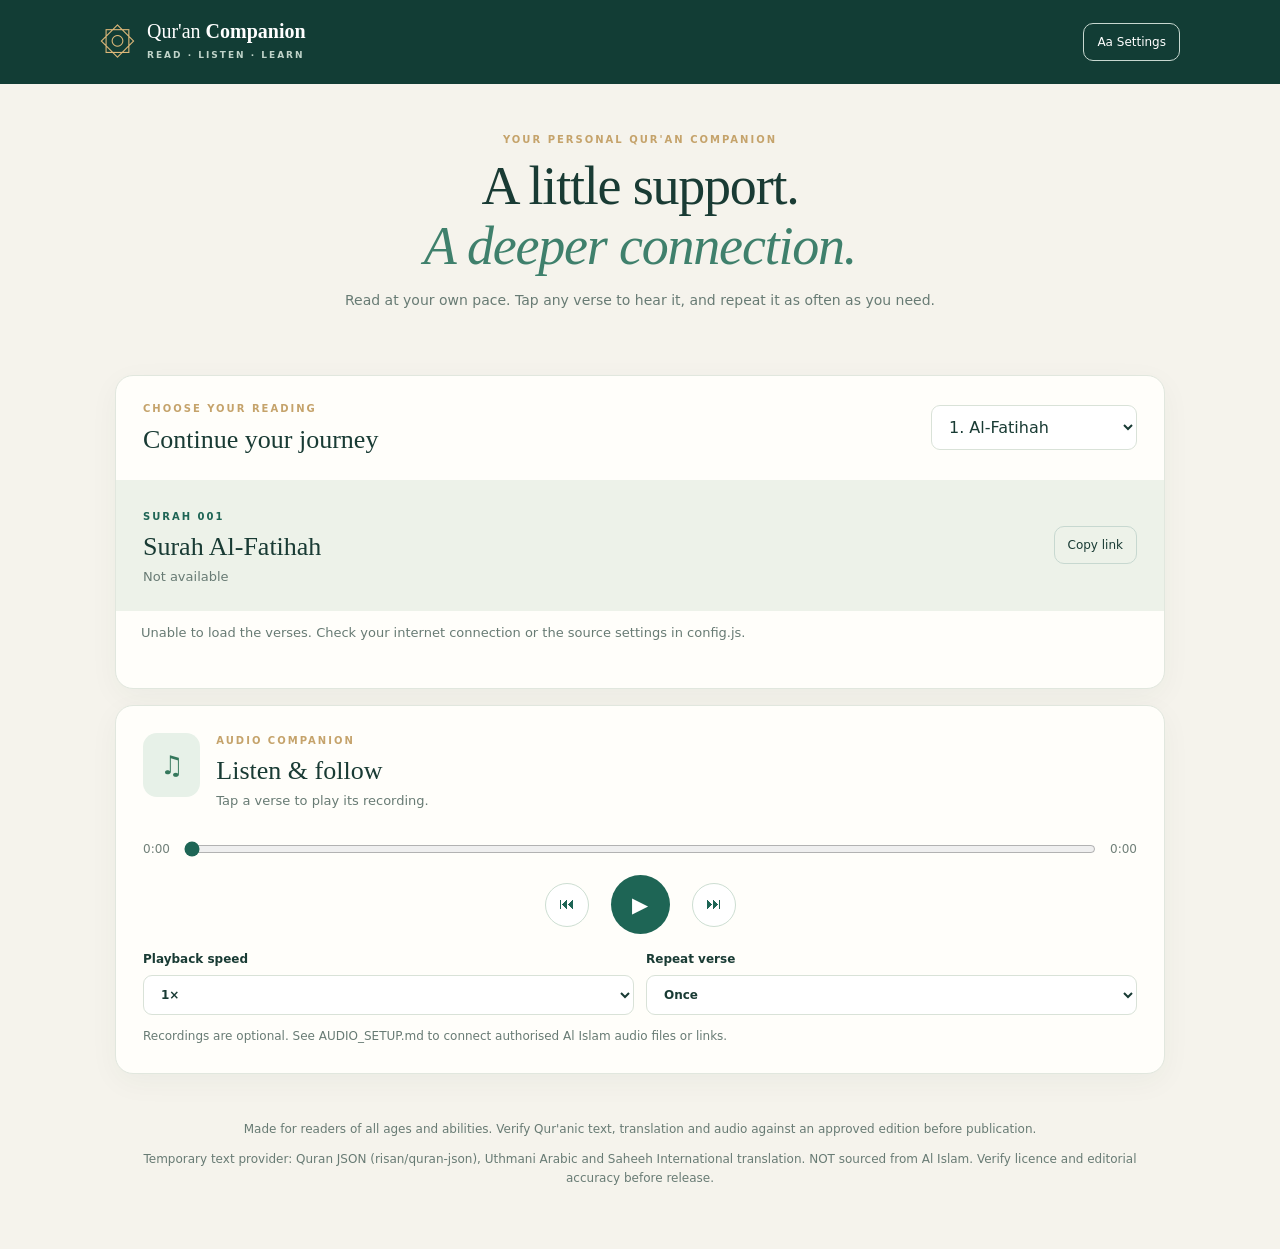
==== index.html @ f00a4d2a "Add files via upload" ====
<!doctype html><html lang="en"><head><meta charset="UTF-8"><meta name="viewport" content="width=device-width,initial-scale=1"><meta name="theme-color" content="#123d35"><meta name="description" content="Accessible Qur'an reader with verse-by-verse recitation and QR links"><title>Qur'an Companion · Read • Listen • Learn</title><link rel="stylesheet" href="styles.css" defer></head><body><header class="site-header"><a class="brand" href="./" aria-label="Qur'an Companion home"><span class="brand-icon">۞</span><span>Qur'an <b>Companion</b><small>READ · LISTEN · LEARN</small></span></a><button id="settingsToggle" class="outline mini" type="button" aria-expanded="false">Aa Settings</button></header><main class="layout"><section class="intro"><p class="eyebrow">YOUR PERSONAL QUR'AN COMPANION</p><h1>A little support.<br><em>A deeper connection.</em></h1><p>Read at your own pace. Tap any verse to hear it, and repeat it as often as you need.</p></section><div id="settings" class="settings hidden"><h2>Reading settings</h2><label for="arabicSize">Arabic text size <output id="sizeValue">36 px</output></label><input id="arabicSize" type="range" min="26" max="56" value="36"><label class="check"><input id="showTranslation" type="checkbox" checked> Show English translation</label><label class="check"><input id="highContrast" type="checkbox"> High contrast</label></div><section class="reader" aria-label="Qur'an reader"><div class="reader-top"><div><p class="eyebrow">CHOOSE YOUR READING</p><h2>Continue your journey</h2></div><div class="controls"><label for="surahSelect" class="sr-only">Choose surah</label><select id="surahSelect" aria-label="Choose surah"><option>Loading surahs…</option></select></div></div><div class="chapter-head"><div><span class="chapter-number" id="chapterNumber">SURAH 01</span><h2 id="chapterName">Surah Al-Fatihah</h2><p id="chapterMeta">The Opening</p></div><button id="copyLink" class="outline mini" type="button" title="Copy a QR-ready link to this surah">Copy link</button></div><div class="bismillah" id="bismillah" lang="ar" dir="rtl">بِسْمِ اللَّهِ الرَّحْمَٰنِ الرَّحِيمِ</div><div id="status" role="status" class="status">Loading verses…</div><div id="verses" class="verses" aria-label="Verses"></div></section><section class="audio-panel"><div class="audio-title"><span class="music">♫</span><div><p class="eyebrow">AUDIO COMPANION</p><h2>Listen & follow</h2><p id="nowPlaying">Tap a verse to play its recording.</p></div></div><audio id="audio" preload="none"></audio><div class="progress"><span id="elapsed">0:00</span><input id="seek" type="range" min="0" max="100" value="0" aria-label="Audio position"><span id="duration">0:00</span></div><div class="transport"><button id="previous" class="circle" type="button" aria-label="Previous verse">⏮</button><button id="play" class="circle primary" type="button" aria-label="Play or pause">▶</button><button id="next" class="circle" type="button" aria-label="Next verse">⏭</button></div><div class="settings-grid"><label>Playback speed<select id="speed"><option value="0.5">0.5×</option><option value="0.75">0.75×</option><option value="1" selected>1×</option><option value="1.25">1.25×</option></select></label><label>Repeat verse<select id="repeat"><option value="1">Once</option><option value="3">3 times</option><option value="5">5 times</option><option value="0">Continuously</option></select></label></div><p class="footnote" id="audioNote">Recordings are optional. See AUDIO_SETUP.md to connect authorised Al Islam audio files or links.</p></section><footer>Made for readers of all ages and abilities. Verify Qur'anic text, translation and audio against an approved edition before publication.<p id="attribution"></p></footer></main><script src="config.js"></script><script src="app.js"></script></body></html>
---- styles.css ----
:root{--ink:#193b34;--accent:#1e6555;--muted:#687b74;--cream:#f5f3ec;--line:#e1e7de;--paper:#fffefa;--arabic-size:36px}*{box-sizing:border-box}body{margin:0;background:var(--cream);color:var(--ink);font:16px/1.55 system-ui,-apple-system,"Segoe UI",sans-serif}button,select,input{font:inherit}button{cursor:pointer}button:focus-visible,select:focus-visible,input:focus-visible,.verse:focus-visible{outline:3px solid #cb9d4c;outline-offset:3px}.site-header{height:84px;background:#123d35;color:#fff;display:flex;justify-content:space-between;align-items:center;padding:0 max(22px,calc((100% - 1080px)/2));gap:10px}.brand{display:flex;gap:12px;align-items:center;color:inherit;text-decoration:none;font-size:20px;line-height:1.1;font-family:Georgia,serif}.brand-icon{font-size:36px;color:#ddb879}.brand small{display:block;font:600 9px/2 system-ui;letter-spacing:2px;color:#bfd3c9;margin-top:4px}.layout{width:min(1050px,calc(100% - 36px));margin:0 auto}.intro{text-align:center;padding:48px 12px 33px}.eyebrow{font-size:10px;font-weight:800;letter-spacing:2px;color:#c5a36b;margin:0 0 8px}.intro h1{font:normal clamp(32px,5vw,54px)/1.12 Georgia,serif;letter-spacing:-1.2px;margin:0}.intro h1 em{font-weight:normal;color:#3f806c}.intro>p:last-child{color:var(--muted);font-size:14px}.reader,.audio-panel,.settings{background:var(--paper);border:1px solid var(--line);border-radius:18px;box-shadow:0 8px 30px #1b46330b;margin:16px 0;overflow:hidden}.reader-top{padding:25px 27px;display:flex;align-items:center;justify-content:space-between;gap:12px}.reader h2,.audio-panel h2,.settings h2{font:normal 26px Georgia,serif;margin:0}.reader-top select{width:min(280px,100%)}select{background:white;border:1px solid #d9e2d8;border-radius:9px;padding:11px 13px;color:var(--ink)}.chapter-head{background:#edf2e9;padding:23px 27px;display:flex;justify-content:space-between;align-items:center;gap:16px}.chapter-number{font-size:10px;letter-spacing:2px;color:var(--accent);font-weight:700}.chapter-head h2{margin:5px 0}.chapter-head p{margin:0;color:var(--muted);font-size:13px}.outline{border:1px solid #c7d8d0;background:transparent;border-radius:10px;color:inherit}.site-header .outline{color:white}.mini{padding:9px 13px;font-size:12px}.bismillah{font-family:"Traditional Arabic","Amiri","Scheherazade New",serif;text-align:center;font-size:clamp(27px,5vw,41px);padding:28px 10px 16px;line-height:1.9}.verses{padding:8px 23px 25px}.verse{display:block;width:100%;border:none;border-bottom:1px solid var(--line);border-radius:9px;background:transparent;text-align:initial;padding:16px 19px;color:inherit;transition:background .1s}.verse:hover,.verse.active{background:#eaf3ec}.verse.active{box-shadow:inset 3px 0 var(--accent)}.verse-line{display:flex;align-items:flex-start;justify-content:space-between;gap:12px}.verse-index{border:1px solid #c8d8c9;color:#286b53;border-radius:50%;min-width:34px;height:34px;display:flex;align-items:center;justify-content:center;font-size:12px;align-self:center;flex-shrink:0}.verse-arabic{font-family:"Traditional Arabic","Amiri","Scheherazade New",serif;font-size:var(--arabic-size);line-height:2.05;text-align:right;direction:rtl;flex:1;overflow-wrap:anywhere}.verse-translation{font-size:14px;color:#61746d;margin:5px 0 3px}.verse-tip{font-size:11px;color:#56856d}.audio-panel{padding:27px}.audio-title{display:flex;gap:16px;align-items:start}.music{background:#e7f1e8;color:#35785c;padding:12px 17px;border-radius:14px;font-size:26px}.audio-title p:last-child{margin:5px 0 12px;font-size:13px;color:var(--muted)}.progress{display:flex;gap:12px;align-items:center;margin-top:16px;color:#718079;font-size:12px}.progress input{flex:1;accent-color:var(--accent)}.transport{display:flex;justify-content:center;align-items:center;gap:22px;margin:16px}.circle{border:1px solid #cdded2;background:#fff;border-radius:100%;height:44px;width:44px;color:var(--accent)}.circle.primary{width:59px;height:59px;background:var(--accent);color:white;font-size:21px;border:0}.settings-grid{display:grid;grid-template-columns:1fr 1fr;gap:12px}.settings-grid label{font-size:12px;font-weight:700}.settings-grid select{display:block;width:100%;margin-top:6px}.footnote{font-size:12px;color:var(--muted);margin-bottom:0}.settings{padding:22px 27px}.settings>label:not(.check){display:block;margin-top:16px}.settings input[type=range]{display:block;width:100%;accent-color:var(--accent)}.check{display:block;margin-top:12px;font-size:14px}.hidden{display:none!important}.status{padding:12px 25px;color:var(--muted);font-size:13px}.status:empty{display:none}footer{text-align:center;color:var(--muted);font-size:12px;padding:30px 8px 50px}footer a{color:var(--accent)}.sr-only{position:absolute;width:1px;height:1px;overflow:hidden;clip:rect(0,0,0,0)}body.contrast{--cream:#fff;--paper:#fff;--ink:#000;--muted:#222;--accent:#00472b;--line:#555}body.contrast .chapter-head{background:#e9e9e9}body.contrast .verse.active{background:#dff0e5}@media(max-width:650px){.site-header{height:76px;padding:0 17px}.layout{width:calc(100% - 20px)}.intro{padding:35px 10px 20px}.reader-top{flex-direction:column;align-items:stretch;padding:18px}.reader-top select{width:100%}.chapter-head{padding:18px}.verses{padding:8px 8px 15px}.verse{padding:13px 12px}.audio-panel{padding:20px}.brand{font-size:18px}}
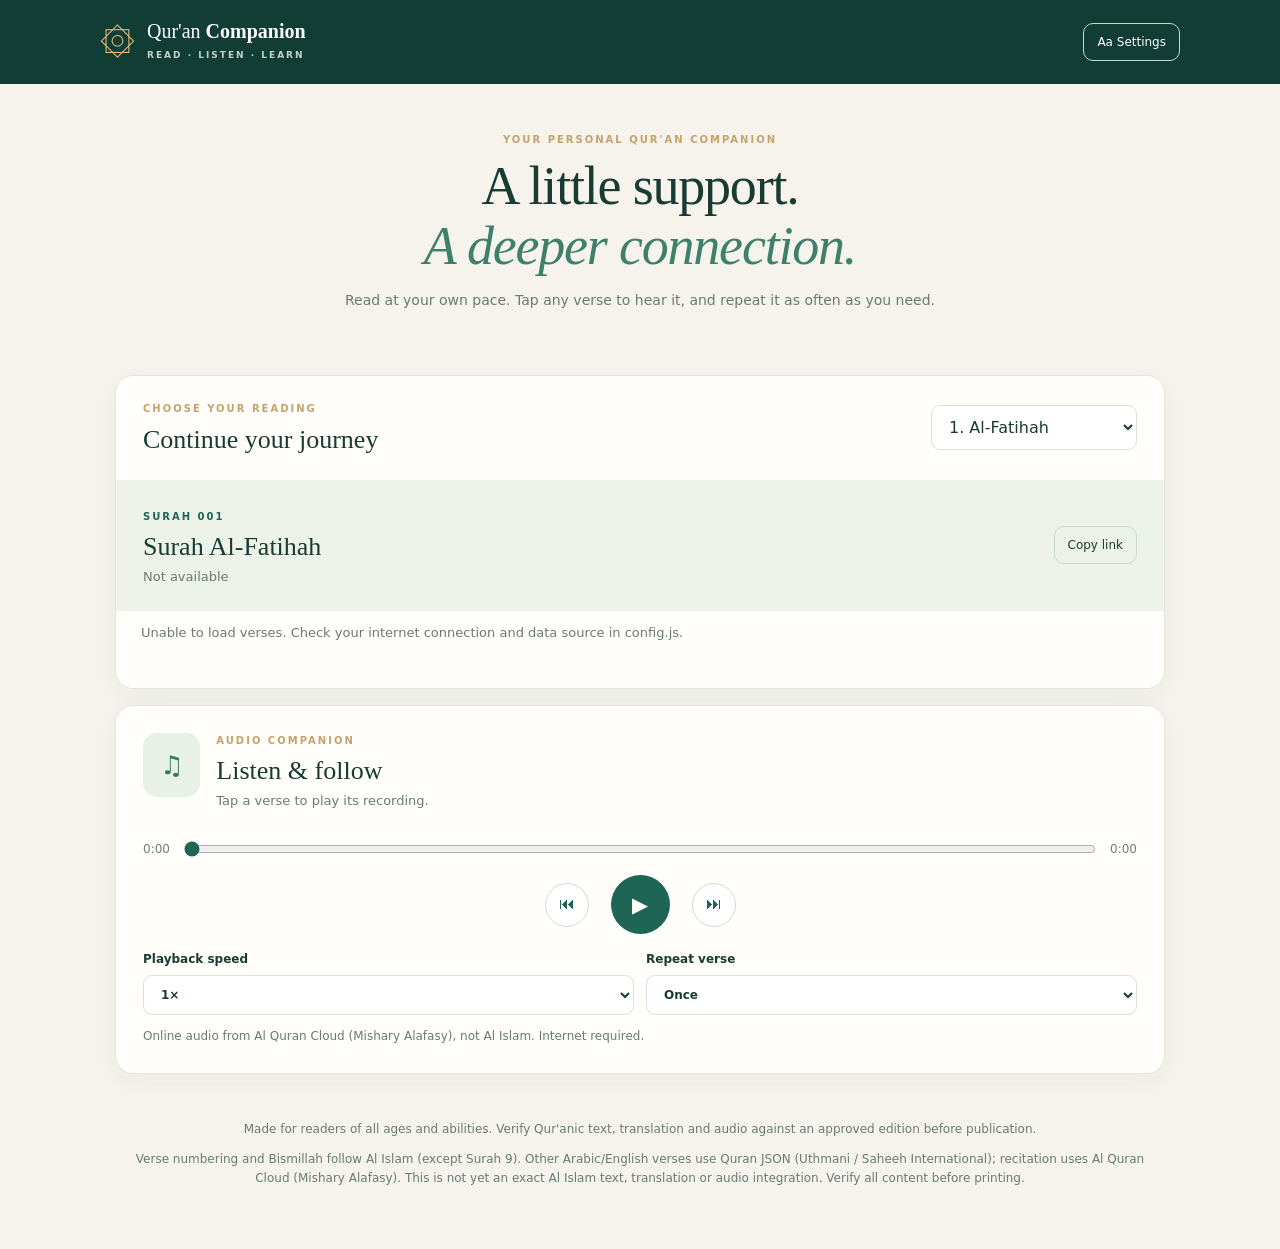
==== commit 3cff6577: "Add files via upload" ====
--- a/index.html
+++ b/index.html
@@ -1 +1 @@
-<!doctype html><html lang="en"><head><meta charset="UTF-8"><meta name="viewport" content="width=device-width,initial-scale=1"><meta name="theme-color" content="#123d35"><meta name="description" content="Accessible Qur'an reader with verse-by-verse recitation and QR links"><title>Qur'an Companion · Read • Listen • Learn</title><link rel="stylesheet" href="styles.css" defer></head><body><header class="site-header"><a class="brand" href="./" aria-label="Qur'an Companion home"><span class="brand-icon">۞</span><span>Qur'an <b>Companion</b><small>READ · LISTEN · LEARN</small></span></a><button id="settingsToggle" class="outline mini" type="button" aria-expanded="false">Aa Settings</button></header><main class="layout"><section class="intro"><p class="eyebrow">YOUR PERSONAL QUR'AN COMPANION</p><h1>A little support.<br><em>A deeper connection.</em></h1><p>Read at your own pace. Tap any verse to hear it, and repeat it as often as you need.</p></section><div id="settings" class="settings hidden"><h2>Reading settings</h2><label for="arabicSize">Arabic text size <output id="sizeValue">36 px</output></label><input id="arabicSize" type="range" min="26" max="56" value="36"><label class="check"><input id="showTranslation" type="checkbox" checked> Show English translation</label><label class="check"><input id="highContrast" type="checkbox"> High contrast</label></div><section class="reader" aria-label="Qur'an reader"><div class="reader-top"><div><p class="eyebrow">CHOOSE YOUR READING</p><h2>Continue your journey</h2></div><div class="controls"><label for="surahSelect" class="sr-only">Choose surah</label><select id="surahSelect" aria-label="Choose surah"><option>Loading surahs…</option></select></div></div><div class="chapter-head"><div><span class="chapter-number" id="chapterNumber">SURAH 01</span><h2 id="chapterName">Surah Al-Fatihah</h2><p id="chapterMeta">The Opening</p></div><button id="copyLink" class="outline mini" type="button" title="Copy a QR-ready link to this surah">Copy link</button></div><div class="bismillah" id="bismillah" lang="ar" dir="rtl">بِسْمِ اللَّهِ الرَّحْمَٰنِ الرَّحِيمِ</div><div id="status" role="status" class="status">Loading verses…</div><div id="verses" class="verses" aria-label="Verses"></div></section><section class="audio-panel"><div class="audio-title"><span class="music">♫</span><div><p class="eyebrow">AUDIO COMPANION</p><h2>Listen & follow</h2><p id="nowPlaying">Tap a verse to play its recording.</p></div></div><audio id="audio" preload="none"></audio><div class="progress"><span id="elapsed">0:00</span><input id="seek" type="range" min="0" max="100" value="0" aria-label="Audio position"><span id="duration">0:00</span></div><div class="transport"><button id="previous" class="circle" type="button" aria-label="Previous verse">⏮</button><button id="play" class="circle primary" type="button" aria-label="Play or pause">▶</button><button id="next" class="circle" type="button" aria-label="Next verse">⏭</button></div><div class="settings-grid"><label>Playback speed<select id="speed"><option value="0.5">0.5×</option><option value="0.75">0.75×</option><option value="1" selected>1×</option><option value="1.25">1.25×</option></select></label><label>Repeat verse<select id="repeat"><option value="1">Once</option><option value="3">3 times</option><option value="5">5 times</option><option value="0">Continuously</option></select></label></div><p class="footnote" id="audioNote">Recordings are optional. See AUDIO_SETUP.md to connect authorised Al Islam audio files or links.</p></section><footer>Made for readers of all ages and abilities. Verify Qur'anic text, translation and audio against an approved edition before publication.<p id="attribution"></p></footer></main><script src="config.js"></script><script src="app.js"></script></body></html>
+<!doctype html><html lang="en"><head><meta charset="UTF-8"><meta name="viewport" content="width=device-width,initial-scale=1"><meta name="theme-color" content="#123d35"><meta name="description" content="Accessible Qur'an reader with verse-by-verse recitation and QR links"><title>Qur'an Companion · Read • Listen • Learn</title><link rel="stylesheet" href="styles.css" defer></head><body><header class="site-header"><a class="brand" href="./" aria-label="Qur'an Companion home"><span class="brand-icon">۞</span><span>Qur'an <b>Companion</b><small>READ · LISTEN · LEARN</small></span></a><button id="settingsToggle" class="outline mini" type="button" aria-expanded="false">Aa Settings</button></header><main class="layout"><section class="intro"><p class="eyebrow">YOUR PERSONAL QUR'AN COMPANION</p><h1>A little support.<br><em>A deeper connection.</em></h1><p>Read at your own pace. Tap any verse to hear it, and repeat it as often as you need.</p></section><div id="settings" class="settings hidden"><h2>Reading settings</h2><label for="arabicSize">Arabic text size <output id="sizeValue">36 px</output></label><input id="arabicSize" type="range" min="26" max="56" value="36"><label class="check"><input id="showTranslation" type="checkbox" checked> Show English translation</label><label class="check"><input id="highContrast" type="checkbox"> High contrast</label></div><section class="reader" aria-label="Qur'an reader"><div class="reader-top"><div><p class="eyebrow">CHOOSE YOUR READING</p><h2>Continue your journey</h2></div><div class="controls"><label for="surahSelect" class="sr-only">Choose surah</label><select id="surahSelect" aria-label="Choose surah"><option>Loading surahs…</option></select></div></div><div class="chapter-head"><div><span class="chapter-number" id="chapterNumber">SURAH 01</span><h2 id="chapterName">Surah Al-Fatihah</h2><p id="chapterMeta">The Opening</p></div><button id="copyLink" class="outline mini" type="button" title="Copy a QR-ready link to this surah">Copy link</button></div><div class="bismillah" id="bismillah" lang="ar" dir="rtl" hidden></div><div id="status" role="status" class="status">Loading verses…</div><div id="verses" class="verses" aria-label="Verses"></div></section><section class="audio-panel"><div class="audio-title"><span class="music">♫</span><div><p class="eyebrow">AUDIO COMPANION</p><h2>Listen & follow</h2><p id="nowPlaying">Tap a verse to play its recording.</p></div></div><audio id="audio" preload="none"></audio><div class="progress"><span id="elapsed">0:00</span><input id="seek" type="range" min="0" max="100" value="0" aria-label="Audio position"><span id="duration">0:00</span></div><div class="transport"><button id="previous" class="circle" type="button" aria-label="Previous verse">⏮</button><button id="play" class="circle primary" type="button" aria-label="Play or pause">▶</button><button id="next" class="circle" type="button" aria-label="Next verse">⏭</button></div><div class="settings-grid"><label>Playback speed<select id="speed"><option value="0.5">0.5×</option><option value="0.75">0.75×</option><option value="1" selected>1×</option><option value="1.25">1.25×</option></select></label><label>Repeat verse<select id="repeat"><option value="1">Once</option><option value="3">3 times</option><option value="5">5 times</option><option value="0">Continuously</option></select></label></div><p class="footnote" id="audioNote">Recordings are optional. See AUDIO_SETUP.md to connect authorised Al Islam audio files or links.</p></section><footer>Made for readers of all ages and abilities. Verify Qur'anic text, translation and audio against an approved edition before publication.<p id="attribution"></p></footer></main><script src="config.js"></script><script src="app.js"></script></body></html>
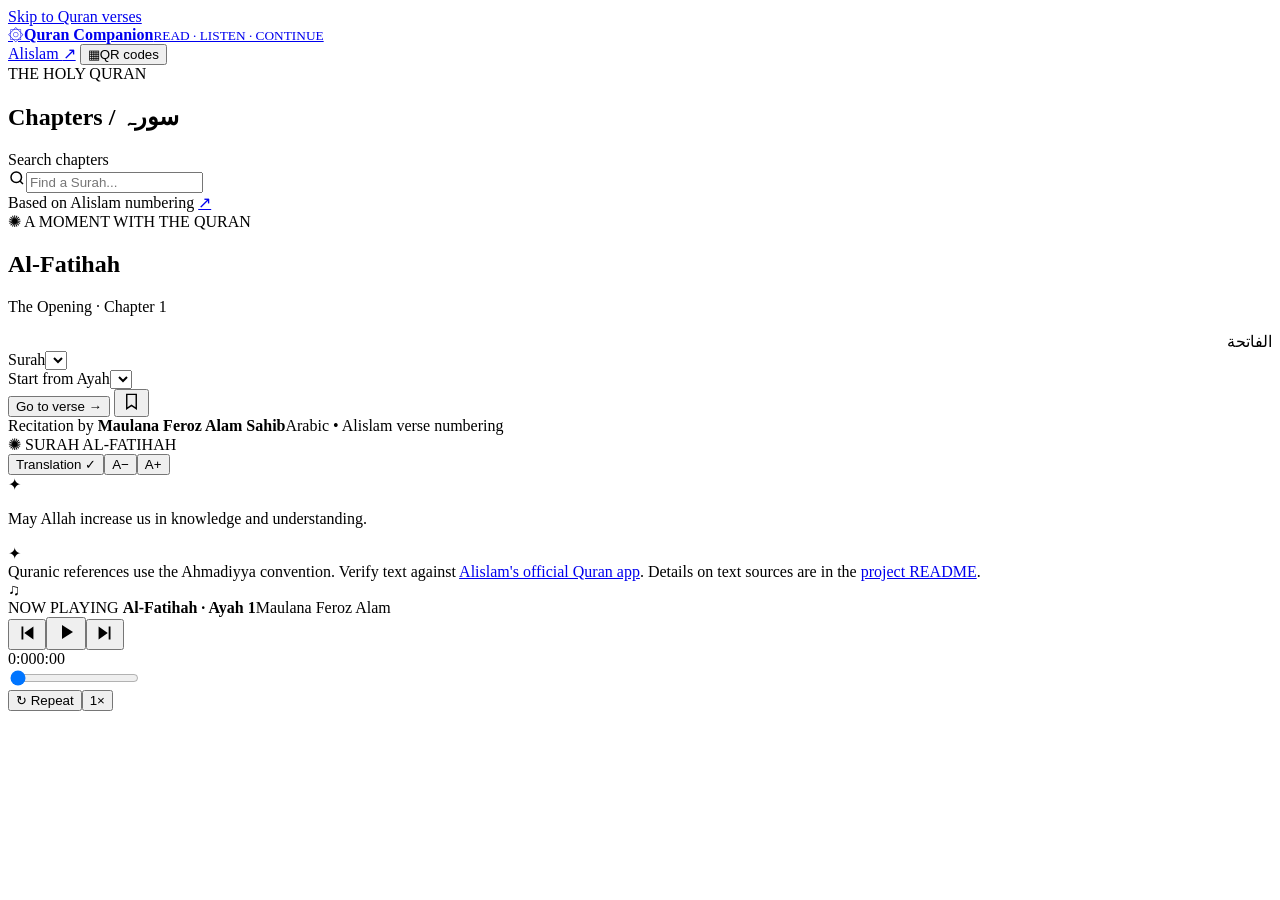
==== commit 5bd5bf24: "Add files via upload" ====
--- a/index.html
+++ b/index.html
@@ -1 +1,71 @@
-<!doctype html><html lang="en"><head><meta charset="UTF-8"><meta name="viewport" content="width=device-width,initial-scale=1"><meta name="theme-color" content="#123d35"><meta name="description" content="Accessible Qur'an reader with verse-by-verse recitation and QR links"><title>Qur'an Companion · Read • Listen • Learn</title><link rel="stylesheet" href="styles.css" defer></head><body><header class="site-header"><a class="brand" href="./" aria-label="Qur'an Companion home"><span class="brand-icon">۞</span><span>Qur'an <b>Companion</b><small>READ · LISTEN · LEARN</small></span></a><button id="settingsToggle" class="outline mini" type="button" aria-expanded="false">Aa Settings</button></header><main class="layout"><section class="intro"><p class="eyebrow">YOUR PERSONAL QUR'AN COMPANION</p><h1>A little support.<br><em>A deeper connection.</em></h1><p>Read at your own pace. Tap any verse to hear it, and repeat it as often as you need.</p></section><div id="settings" class="settings hidden"><h2>Reading settings</h2><label for="arabicSize">Arabic text size <output id="sizeValue">36 px</output></label><input id="arabicSize" type="range" min="26" max="56" value="36"><label class="check"><input id="showTranslation" type="checkbox" checked> Show English translation</label><label class="check"><input id="highContrast" type="checkbox"> High contrast</label></div><section class="reader" aria-label="Qur'an reader"><div class="reader-top"><div><p class="eyebrow">CHOOSE YOUR READING</p><h2>Continue your journey</h2></div><div class="controls"><label for="surahSelect" class="sr-only">Choose surah</label><select id="surahSelect" aria-label="Choose surah"><option>Loading surahs…</option></select></div></div><div class="chapter-head"><div><span class="chapter-number" id="chapterNumber">SURAH 01</span><h2 id="chapterName">Surah Al-Fatihah</h2><p id="chapterMeta">The Opening</p></div><button id="copyLink" class="outline mini" type="button" title="Copy a QR-ready link to this surah">Copy link</button></div><div class="bismillah" id="bismillah" lang="ar" dir="rtl" hidden></div><div id="status" role="status" class="status">Loading verses…</div><div id="verses" class="verses" aria-label="Verses"></div></section><section class="audio-panel"><div class="audio-title"><span class="music">♫</span><div><p class="eyebrow">AUDIO COMPANION</p><h2>Listen & follow</h2><p id="nowPlaying">Tap a verse to play its recording.</p></div></div><audio id="audio" preload="none"></audio><div class="progress"><span id="elapsed">0:00</span><input id="seek" type="range" min="0" max="100" value="0" aria-label="Audio position"><span id="duration">0:00</span></div><div class="transport"><button id="previous" class="circle" type="button" aria-label="Previous verse">⏮</button><button id="play" class="circle primary" type="button" aria-label="Play or pause">▶</button><button id="next" class="circle" type="button" aria-label="Next verse">⏭</button></div><div class="settings-grid"><label>Playback speed<select id="speed"><option value="0.5">0.5×</option><option value="0.75">0.75×</option><option value="1" selected>1×</option><option value="1.25">1.25×</option></select></label><label>Repeat verse<select id="repeat"><option value="1">Once</option><option value="3">3 times</option><option value="5">5 times</option><option value="0">Continuously</option></select></label></div><p class="footnote" id="audioNote">Recordings are optional. See AUDIO_SETUP.md to connect authorised Al Islam audio files or links.</p></section><footer>Made for readers of all ages and abilities. Verify Qur'anic text, translation and audio against an approved edition before publication.<p id="attribution"></p></footer></main><script src="config.js"></script><script src="app.js"></script></body></html>
+<!DOCTYPE html>
+<html lang="en">
+<head>
+  <meta charset="UTF-8" />
+  <meta name="viewport" content="width=device-width, initial-scale=1, viewport-fit=cover" />
+  <meta name="theme-color" content="#123d32" />
+  <meta name="description" content="Read the Holy Quran while listening to Maulana Feroz Alam. Built around Ahmadiyya Quran numbering and scan-to-continue QR links." />
+  <title>Quran Companion — Read · Listen · Continue</title>
+  <link rel="icon" href="assets/icon.svg" type="image/svg+xml" />
+  <link rel="preconnect" href="https://fonts.googleapis.com" />
+  <link rel="preconnect" href="https://fonts.gstatic.com" crossorigin />
+  <link href="https://fonts.googleapis.com/css2?family=DM+Sans:wght@400;500;600;700&family=Amiri:wght@400;700&display=swap" rel="stylesheet" />
+  <link rel="stylesheet" href="assets/style.css" />
+  <script src="data/surahs.js" defer></script>
+  <script src="assets/app.js" defer></script>
+</head>
+<body>
+  <a class="skip-link" href="#verses">Skip to Quran verses</a>
+  <div class="app-shell">
+    <header class="topbar">
+      <div class="topbar-inner">
+        <a class="brand" href="./" aria-label="Quran Companion home"><span class="brand-mark" aria-hidden="true">۞</span><span class="brand-stack"><strong>Quran Companion</strong><small>READ · LISTEN · CONTINUE</small></span></a>
+        <div class="top-actions">
+          <a class="source-link" href="https://www.alislam.org/quran/app/" target="_blank" rel="noopener noreferrer">Alislam <span aria-hidden="true">↗</span></a>
+          <button id="openQr" class="header-button" type="button"><span class="qr-mini" aria-hidden="true">▦</span><span>QR codes</span></button>
+        </div>
+      </div>
+    </header>
+
+    <main class="main-layout">
+      <aside class="sidebar" id="sidebar" aria-label="Quran chapters">
+        <div class="sidebar-top"><span class="overline">THE HOLY QURAN</span><h2>Chapters <span class="subtle">/ سورہ</span></h2></div>
+        <label for="surahSearch" class="sr-only">Search chapters</label>
+        <div class="search-wrap"><svg width="18" height="18" viewBox="0 0 24 24" fill="none" stroke="currentColor" stroke-width="2"><circle cx="11" cy="11" r="7"/><path d="m20 20-4-4"/></svg><input id="surahSearch" type="search" placeholder="Find a Surah..." autocomplete="off" /></div>
+        <nav id="chapterList" class="chapter-list" aria-label="Choose a Surah"></nav>
+        <div class="sidebar-bottom"><span class="status-dot"></span> Based on Alislam numbering <a href="https://www.alislam.org/quran/app/" target="_blank" rel="noreferrer">↗</a></div>
+      </aside>
+
+      <section class="reader" id="reader" aria-label="Quran reader">
+        <div class="reader-head">
+          <div class="reader-kicker"><span class="tiny-flower">✺</span> A MOMENT WITH THE QURAN <span class="line"></span></div>
+          <div class="reader-title-row"><div><h1 id="surahTitle">Al-Fatihah</h1><p class="surah-sub" id="surahDetails">The Opening · Chapter 1</p></div><div class="arabic-title" id="arabicTitle" lang="ar" dir="rtl">الفاتحة</div></div>
+          <div class="reader-tools">
+            <div class="field"><label for="surahSelect">Surah</label><select id="surahSelect" aria-label="Choose Surah"></select></div>
+            <div class="field verse-field"><label for="verseSelect">Start from Ayah</label><select id="verseSelect" aria-label="Choose starting verse"></select></div>
+            <button class="jump-button" id="jumpButton" type="button">Go to verse <span aria-hidden="true">→</span></button>
+            <button class="icon-button save-button" id="bookmarkButton" type="button" aria-label="Save current verse" title="Save reading position"><svg width="19" height="19" viewBox="0 0 24 24" fill="none" stroke="currentColor" stroke-width="1.8"><path d="M6 3h12v18l-6-4-6 4z"/></svg></button>
+          </div>
+          <div class="source-strip"><span class="green-dot"></span><span>Recitation by <strong>Maulana Feroz Alam Sahib</strong></span><span class="separator"></span><span>Arabic • Alislam verse numbering</span></div>
+        </div>
+
+        <div class="reader-content">
+          <div class="reading-toolbar"><div class="reading-label"><span class="tiny-flower">✺</span> <span id="readingLabel">SURAH AL-FATIHAH</span></div><div class="text-tools"><button class="text-tool" id="toggleTranslation" aria-pressed="true" type="button">Translation <span id="translationTick">✓</span></button><button class="text-tool size-button" id="smallerText" aria-label="Reduce Arabic text size" type="button">A−</button><button class="text-tool size-button" id="largerText" aria-label="Increase Arabic text size" type="button">A+</button></div></div>
+          <div id="loadMessage" role="status" class="load-message" hidden></div>
+          <div id="verses" class="verses" aria-live="polite"></div>
+          <div class="reader-end"><span aria-hidden="true">✦</span><p>May Allah increase us in knowledge and understanding.</p><span aria-hidden="true">✦</span></div>
+          <div class="source-note">Quranic references use the Ahmadiyya convention. Verify text against <a href="https://www.alislam.org/quran/app/" target="_blank" rel="noreferrer">Alislam's official Quran app</a>. Details on text sources are in the <a href="README.md" target="_blank">project README</a>.</div>
+        </div>
+      </section>
+    </main>
+  </div>
+
+  <div class="player" id="player" aria-label="Audio player">
+    <div class="player-inner"><div class="track-icon" aria-hidden="true">♫</div><div class="track-info"><span class="now-playing">NOW PLAYING <span class="player-led"></span></span><strong id="trackTitle">Al-Fatihah · Ayah 1</strong><span class="track-by">Maulana Feroz Alam</span></div><div class="player-controls"><button id="prevBtn" class="transport small-transport" title="Previous verse" aria-label="Previous verse" type="button"><svg viewBox="0 0 24 24" width="22" height="22" fill="currentColor"><path d="M6 5h2v14H6zm3 7 10-7v14z"/></svg></button><button id="playBtn" class="play-circle" type="button" aria-label="Play verse"><svg id="playIcon" viewBox="0 0 24 24" width="24" height="24" fill="currentColor"><path d="M8 5v14l11-7z"/></svg></button><button id="nextBtn" class="transport small-transport" title="Next verse" aria-label="Next verse" type="button"><svg viewBox="0 0 24 24" width="22" height="22" fill="currentColor"><path d="M16 5h2v14h-2zM5 5v14l10-7z"/></svg></button></div><div class="player-progress"><div class="timestamps"><span id="timeCurrent">0:00</span><span id="timeTotal">0:00</span></div><input id="seekBar" type="range" min="0" max="100" value="0" aria-label="Audio progress" /></div><div class="player-extra"><button id="repeatBtn" type="button" class="mini-toggle" aria-pressed="false" title="Repeat current verse">↻ <span>Repeat</span></button><button id="speedBtn" type="button" class="mini-toggle" aria-label="Playback speed">1×</button></div></div>
+  </div>
+  <audio id="audio" preload="none"></audio>
+
+  <div id="qrModal" class="modal" hidden><div class="modal-backdrop" data-close="true"></div><section class="modal-card" role="dialog" aria-modal="true" aria-labelledby="qrHeading"><button class="modal-close" id="closeQr" type="button" aria-label="Close">×</button><span class="overline">FOR YOUR PRINTED QURAN</span><h2 id="qrHeading">Create a scan-to-continue QR</h2><p class="modal-intro">Make a QR code for the first verse on a printed page. Scanning it opens this website at that exact Surah and Ayah.</p><div class="qr-layout"><div><label class="modal-label" for="qrSurah">Surah</label><select id="qrSurah"></select><label class="modal-label" for="qrVerse">First verse on this page</label><select id="qrVerse"></select><label class="modal-label" for="qrPage">Printed page number <span>(optional)</span></label><input id="qrPage" type="number" min="1" max="9999" placeholder="e.g. 42" /><button id="savePage" class="secondary-button" type="button">Save this page mapping</button></div><div class="qr-preview"><div id="qrImage"><span class="qr-placeholder">▦</span></div><strong id="qrCaption">Surah 1 · Ayah 1</strong><span class="preview-label">Scan with your phone camera</span></div></div><div class="share-url"><input id="qrUrl" readonly aria-label="QR link" /><button id="copyQr" type="button">Copy link</button></div><div class="modal-actions"><button class="primary-button" id="printOne" type="button">Print this QR</button><button class="secondary-button" id="openSheet" type="button">Manage page QR sheet <span aria-hidden="true">↗</span></button></div><p class="qr-warning">Set the first verse yourself to match your printed Quran edition. Page boundaries vary between editions.</p></section></div>
+  <div id="toast" class="toast" role="status" aria-live="polite"></div>
+</body>
+</html>
